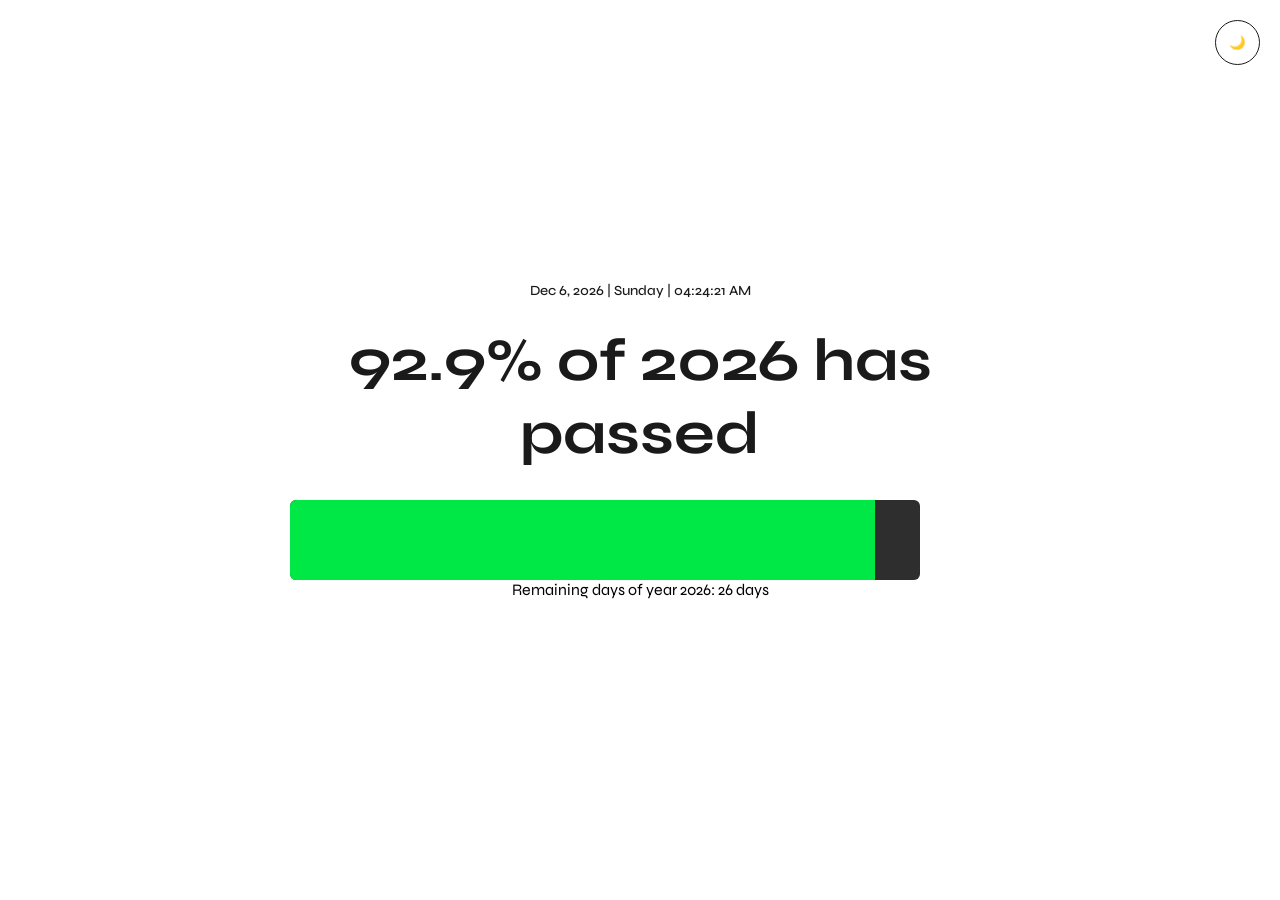
==== templates/index.html @ ac95a22e "Initial commit: Year progress app with date/time display" ====
<!DOCTYPE html>
<html lang="en">
<head>
  <meta charset="UTF-8" />
  <meta name="viewport" content="width=device-width, initial-scale=1.0"/>
  <title>Year Progress</title>

  <!-- ربط ملف CSS -->
  <link rel="stylesheet" href="style.css">

  <!-- الخط -->
  <link href="https://fonts.googleapis.com/css2?family=Syne:wght@700;800&display=swap" rel="stylesheet"/>
</head>
<body>

  <button class="theme-toggle" onclick="toggleTheme()">
    <span id="icon">🌙</span>
  </button>

  <div class="container">
    <div class="date-time-info" id="date-time-info">— | — | —</div>

    <div class="headline" id="headline">—% of 2026 has passed</div>

    <div class="progress-wrap">
      <div class="progress-fill" id="progress-fill"></div>
    </div>

    <div class="remaining-days" id="remaining-days">Remaining days of year 2026 — days</div>
  </div>

  <script>
    let isDark = false;

    function toggleTheme() {
      isDark = !isDark;
      document.body.classList.toggle('dark', isDark);
      document.getElementById('icon').textContent = isDark ? '☀️' : '🌙';
    }

    function renderProgress() {
      const now = new Date();
      const year = now.getFullYear();
      const start = new Date(year, 0, 1);
      const end = new Date(year + 1, 0, 1);

      const percent = ((now - start) / (end - start)) * 100;

      // Calculate remaining days
      const totalDays = Math.floor((end - start) / (1000 * 60 * 60 * 24));
      const elapsedDays = Math.floor((now - start) / (1000 * 60 * 60 * 24));
      const remainingDays = totalDays - elapsedDays;

      // Get date, time, and day
      const days = ['Sunday', 'Monday', 'Tuesday', 'Wednesday', 'Thursday', 'Friday', 'Saturday'];
      const day = days[now.getDay()];
      const date = now.toLocaleDateString('en-US', { year: 'numeric', month: 'short', day: 'numeric' });
      const time = now.toLocaleTimeString('en-US', { hour: '2-digit', minute: '2-digit', second: '2-digit' });

      document.getElementById('date-time-info').textContent =
        date + ' | ' + day + ' | ' + time;

      document.getElementById('headline').textContent =
        percent.toFixed(1) + '% of ' + year + ' has passed';

      document.getElementById('progress-fill').style.width =
        percent + '%';

      document.getElementById('remaining-days').textContent =
        'Remaining days of year ' + year + ': ' + remainingDays + ' days';
    }

    renderProgress();
  </script>
<link rel="stylesheet" href="index.css">
</body>
</html>
---- templates/index.css ----
:root {
  --bg: #ffffff;
  --text: #1a1a1a;
  --bar-bg: #2e2e2e;
  --bar-fill: #00e846;
}

body.dark {
  --bg: #111111;
  --text: #ffffff;
}

* {
  margin: 0;
  padding: 0;
  box-sizing: border-box;
}

/* ✨ توسيط كامل الصفحة */
body {
  height: 100vh;
  display: flex;
  justify-content: center;
  align-items: center;

  background: var(--bg);
  color: var(--text);
  font-family: 'Syne', sans-serif;

  transition: 0.3s;
}

/* 📦 الحاوية */
.container {
  width: 90%;
  max-width: 700px;
  text-align: center;
}

/* � تاريخ والوقت واليوم */
.date-time-info {
  font-size: 14px;
  color: var(--text);
  margin-bottom: 25px;
  font-weight: 500;
}

/* �📝 النص */
.headline {
  font-size: clamp(24px, 5vw, 60px);
  font-weight: 700;
  margin-bottom: 30px;
}

/* ⏱️ الأيام المتبقية */
.remaining-days {
  font-size: 16px;
  color: #000000;
  margin-bottom: 20px;
}

body.dark .remaining-days {
  color: #000000;
}

/* 📊 شريط التقدم */
.progress-wrap {
  width: 90%;
  height: 80px;
  background: var(--bar-bg);
  border-radius: 6px;
  overflow: hidden;
}

.progress-fill {
  height: 100%;
  width: 0%;
  background: var(--bar-fill);
  transition: width 1.2s ease;
}

/* 🌙 زر التبديل */
.theme-toggle {
  position: absolute;
  top: 20px;
  right: 20px;

  width: 45px;
  height: 45px;

  border-radius: 50%;
  border: 1px solid var(--text);
  background: transparent;
  color: var(--text);

  cursor: pointer;
}

/* 📱 موبايل */
@media (max-width: 600px) {
  .headline {
    font-size: 28px;
  }

  .progress-wrap {
    height: 60px;
  }
}
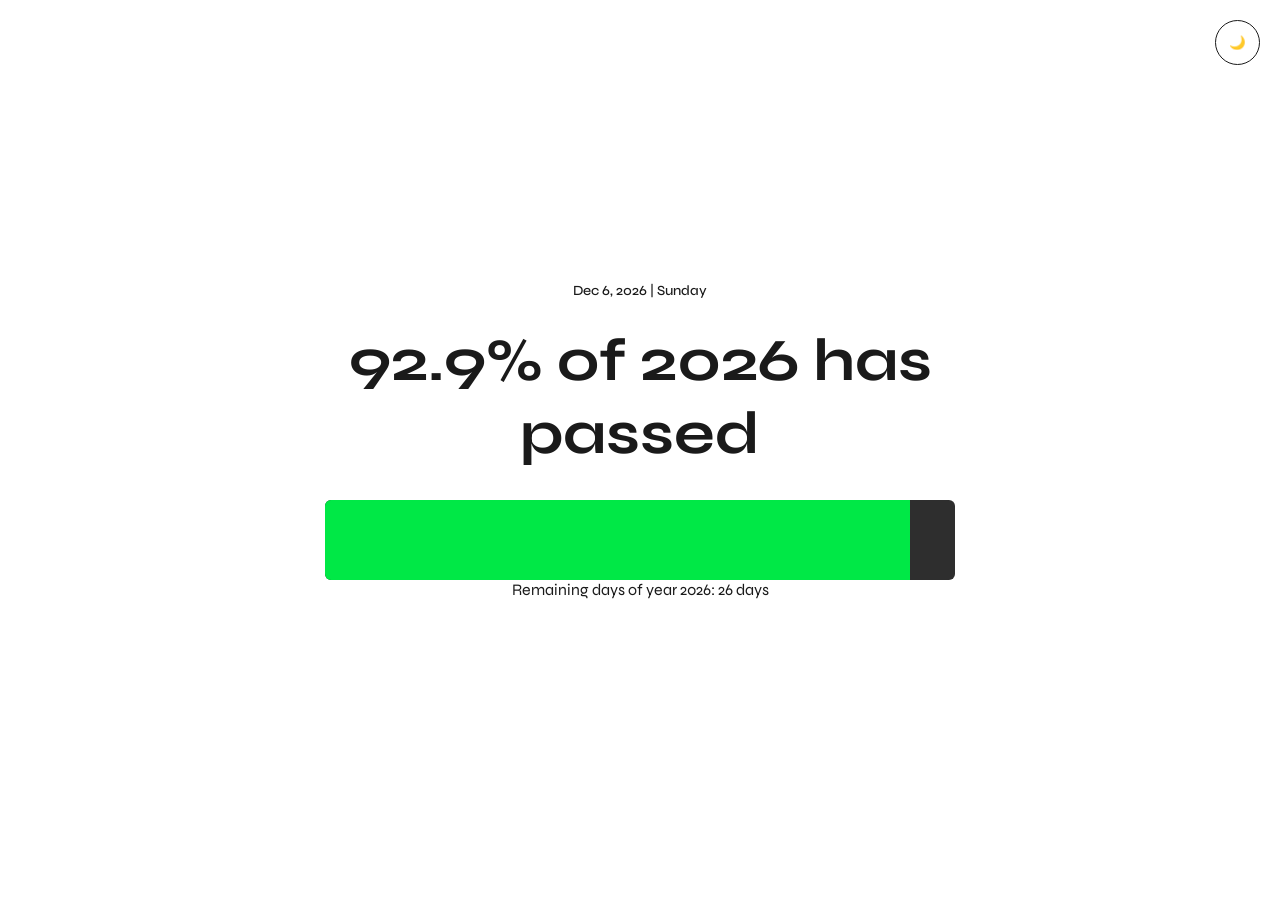
==== commit bfd95bb3: "Fix code: remove undefined time variable and center elements" ====
--- a/templates/index.html
+++ b/templates/index.html
@@ -51,14 +51,12 @@
       const elapsedDays = Math.floor((now - start) / (1000 * 60 * 60 * 24));
       const remainingDays = totalDays - elapsedDays;
 
-      // Get date, time, and day
+      // Get date and day
       const days = ['Sunday', 'Monday', 'Tuesday', 'Wednesday', 'Thursday', 'Friday', 'Saturday'];
       const day = days[now.getDay()];
       const date = now.toLocaleDateString('en-US', { year: 'numeric', month: 'short', day: 'numeric' });
-      const time = now.toLocaleTimeString('en-US', { hour: '2-digit', minute: '2-digit', second: '2-digit' });
-
       document.getElementById('date-time-info').textContent =
-        date + ' | ' + day + ' | ' + time;
+        date + ' | ' + day;
 
       document.getElementById('headline').textContent =
         percent.toFixed(1) + '% of ' + year + ' has passed';
--- a/templates/index.css
+++ b/templates/index.css
@@ -55,12 +55,8 @@
 /* ⏱️ الأيام المتبقية */
 .remaining-days {
   font-size: 16px;
-  color: #000000;
+  color: var(--text);
   margin-bottom: 20px;
-}
-
-body.dark .remaining-days {
-  color: #000000;
 }
 
 /* 📊 شريط التقدم */
@@ -70,6 +66,7 @@
   background: var(--bar-bg);
   border-radius: 6px;
   overflow: hidden;
+  margin: 0 auto;
 }
 
 .progress-fill {
